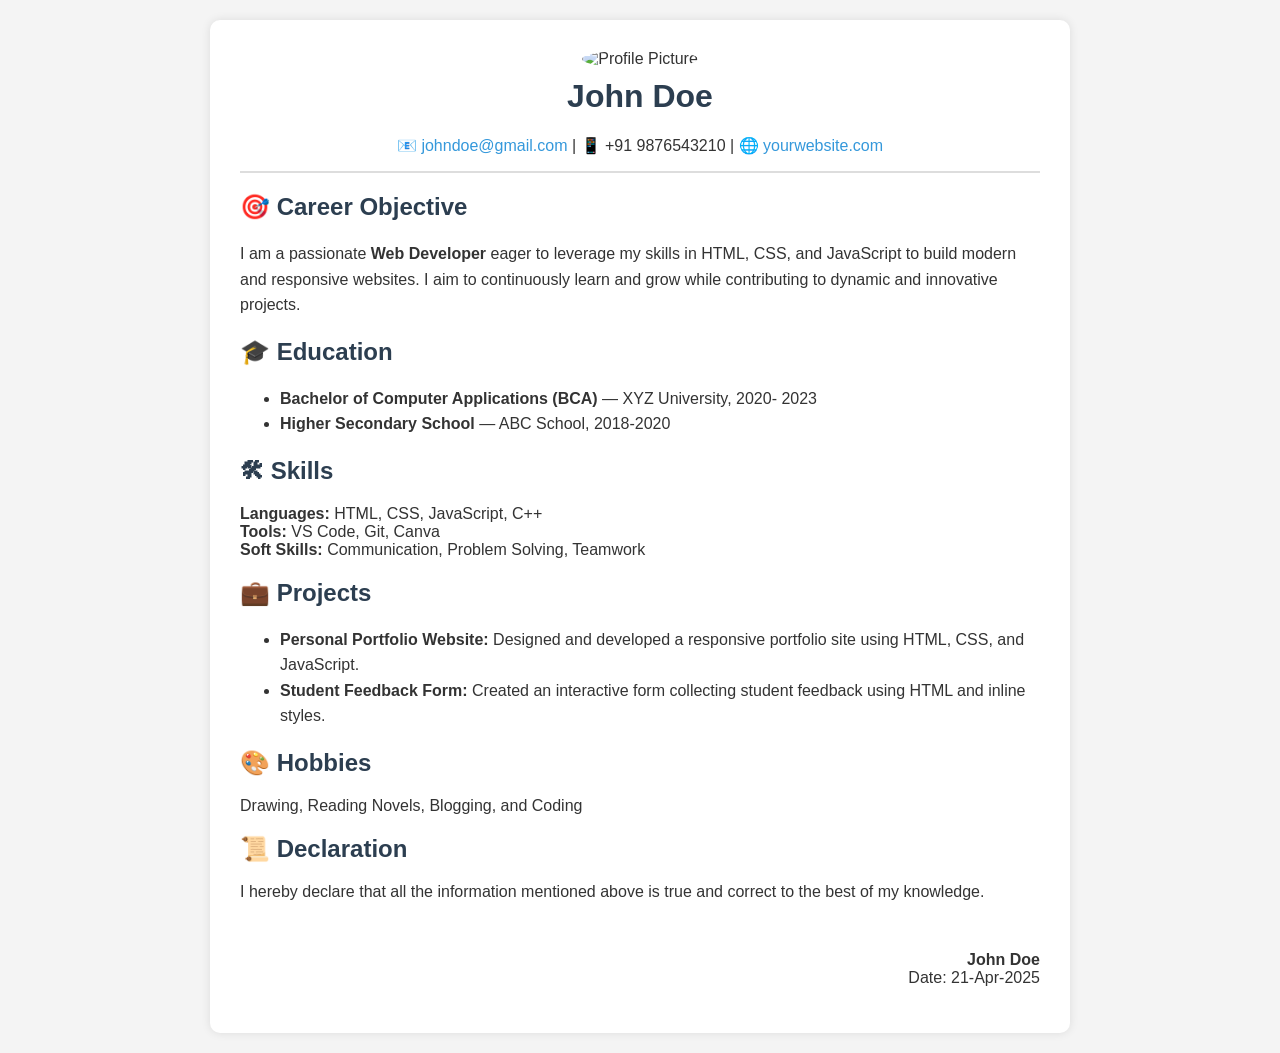
==== lab4/index.html @ 31e17687 "Add lab cycles" ====
<!DOCTYPE html>
<html>

<head>
    <title>My Resume</title>
</head>

<body style="font-family: Arial, sans-serif; background-color: #f4f4f4; color: #333;
margin: 0; padding: 20px;">
    <div style="max-width: 800px; margin: auto; background-color: #fff; padding: 30px;
border-radius: 10px; box-shadow: 0 0 10px rgba(0,0,0,0.1);">
        <!-- Profile Image -->
        <div style="text-align: center;">
            <img src="https://giftolexia.com/wp-content/uploads/2015/11/dummy-profile.png" alt="Profile Picture" style="border-radius: 50%;
width: 150px; height: 150px;">
        </div>
        <!-- Name & Title -->
        <h1 style="color: #2c3e50; text-align: center; margin-top: 10px;">John Doe</h1>
        <!-- Contact Info -->
        <p style="text-align: center; font-size: 16px;">
            📧 <a href="mailto:johndoe@gmail.com" style="color: #3498db; text-decoration:
none;">johndoe@gmail.com</a> |
            📱 +91 9876543210 |
            🌐 <a href="https://yourwebsite.com" target="_blank" style="color: #3498db;
text-decoration: none;">yourwebsite.com</a>
        </p>
        <hr style="border: 1px solid #ddd;">
        <!-- Objective -->
        <h2 style="color: #2c3e50;">🎯 Career Objective</h2>
        <p style="font-size: 16px; line-height: 1.6;">
            I am a passionate <b>Web Developer</b> eager to leverage my skills in HTML,
            CSS, and JavaScript to build modern and responsive websites.
            I aim to continuously learn and grow while contributing to dynamic and
            innovative projects.
        </p>
        <!-- Education -->
        <h2 style="color: #2c3e50;">🎓 Education</h2>
        <ul style="font-size: 16px; line-height: 1.6;">
            <li><b>Bachelor of Computer Applications (BCA)</b> — XYZ University, 2020-
                2023</li>
            <li><b>Higher Secondary School</b> — ABC School, 2018-2020</li>
        </ul>
        <!-- Skills -->
        <h2 style="color: #2c3e50;">🛠 Skills</h2>

        <p style="font-size: 16px;">
            <b>Languages:</b> HTML, CSS, JavaScript, C++<br>
            <b>Tools:</b> VS Code, Git, Canva<br>
            <b>Soft Skills:</b> Communication, Problem Solving, Teamwork
        </p>
        <!-- Projects -->
        <h2 style="color: #2c3e50;">💼 Projects</h2>
        <ul style="font-size: 16px; line-height: 1.6;">
            <li><b>Personal Portfolio Website:</b> Designed and developed a responsive
                portfolio site using HTML, CSS, and JavaScript.</li>
            <li><b>Student Feedback Form:</b> Created an interactive form collecting
                student feedback using HTML and inline styles.</li>
        </ul>
        <!-- Hobbies -->
        <h2 style="color: #2c3e50;">🎨 Hobbies</h2>
        <p style="font-size: 16px;">Drawing, Reading Novels, Blogging, and Coding</p>
        <!-- Declaration -->
        <h2 style="color: #2c3e50;">📜 Declaration</h2>
        <p style="font-size: 16px;">
            I hereby declare that all the information mentioned above is true and correct
            to the best of my knowledge.
        </p>
        <br>
        <!-- Signature -->
        <p style="text-align: right; font-size: 16px;">
            <b>John Doe</b><br>
            Date: 21-Apr-2025
        </p>
    </div>
</body>

</html>
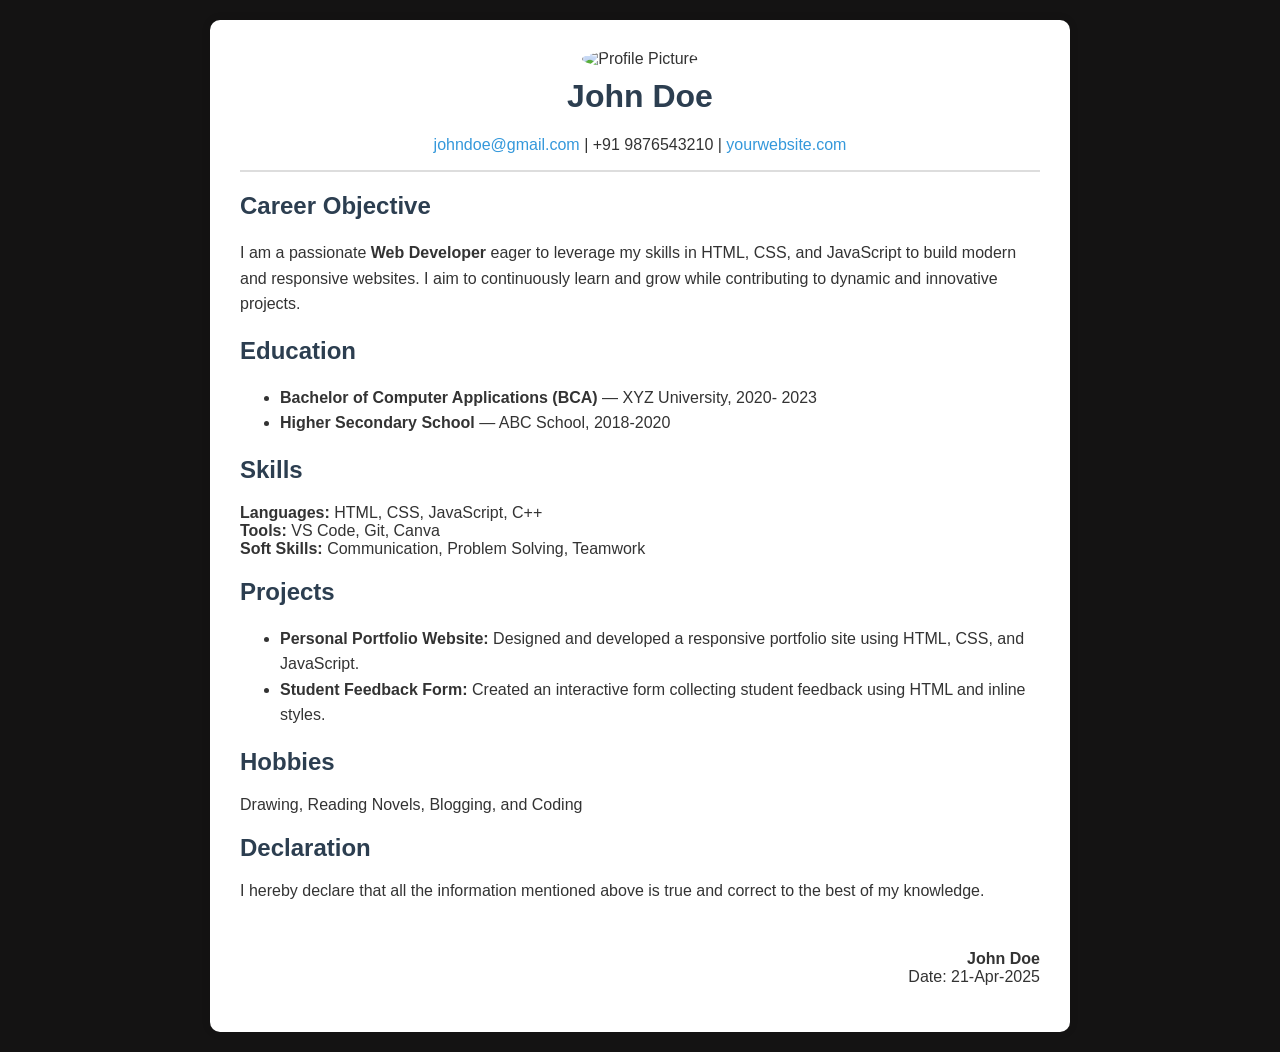
==== commit 6c17526f: "Remove Depricated Emoji" ====
--- a/lab4/index.html
+++ b/lab4/index.html
@@ -5,7 +5,7 @@
     <title>My Resume</title>
 </head>
 
-<body style="font-family: Arial, sans-serif; background-color: #f4f4f4; color: #333;
+<body style="font-family: Arial, sans-serif; background-color: #141313; color: #333;
 margin: 0; padding: 20px;">
     <div style="max-width: 800px; margin: auto; background-color: #fff; padding: 30px;
 border-radius: 10px; box-shadow: 0 0 10px rgba(0,0,0,0.1);">
@@ -18,15 +18,15 @@
         <h1 style="color: #2c3e50; text-align: center; margin-top: 10px;">John Doe</h1>
         <!-- Contact Info -->
         <p style="text-align: center; font-size: 16px;">
-            📧 <a href="mailto:johndoe@gmail.com" style="color: #3498db; text-decoration:
+             <a href="mailto:johndoe@gmail.com" style="color: #3498db; text-decoration:
 none;">johndoe@gmail.com</a> |
-            📱 +91 9876543210 |
-            🌐 <a href="https://yourwebsite.com" target="_blank" style="color: #3498db;
+             +91 9876543210 |
+            <a href="https://yourwebsite.com" target="_blank" style="color: #3498db;
 text-decoration: none;">yourwebsite.com</a>
         </p>
         <hr style="border: 1px solid #ddd;">
         <!-- Objective -->
-        <h2 style="color: #2c3e50;">🎯 Career Objective</h2>
+        <h2 style="color: #2c3e50;">Career Objective</h2>
         <p style="font-size: 16px; line-height: 1.6;">
             I am a passionate <b>Web Developer</b> eager to leverage my skills in HTML,
             CSS, and JavaScript to build modern and responsive websites.
@@ -34,14 +34,14 @@
             innovative projects.
         </p>
         <!-- Education -->
-        <h2 style="color: #2c3e50;">🎓 Education</h2>
+        <h2 style="color: #2c3e50;">Education</h2>
         <ul style="font-size: 16px; line-height: 1.6;">
             <li><b>Bachelor of Computer Applications (BCA)</b> — XYZ University, 2020-
                 2023</li>
             <li><b>Higher Secondary School</b> — ABC School, 2018-2020</li>
         </ul>
         <!-- Skills -->
-        <h2 style="color: #2c3e50;">🛠 Skills</h2>
+        <h2 style="color: #2c3e50;">Skills</h2>
 
         <p style="font-size: 16px;">
             <b>Languages:</b> HTML, CSS, JavaScript, C++<br>
@@ -49,7 +49,7 @@
             <b>Soft Skills:</b> Communication, Problem Solving, Teamwork
         </p>
         <!-- Projects -->
-        <h2 style="color: #2c3e50;">💼 Projects</h2>
+        <h2 style="color: #2c3e50;">Projects</h2>
         <ul style="font-size: 16px; line-height: 1.6;">
             <li><b>Personal Portfolio Website:</b> Designed and developed a responsive
                 portfolio site using HTML, CSS, and JavaScript.</li>
@@ -57,10 +57,10 @@
                 student feedback using HTML and inline styles.</li>
         </ul>
         <!-- Hobbies -->
-        <h2 style="color: #2c3e50;">🎨 Hobbies</h2>
+        <h2 style="color: #2c3e50;">Hobbies</h2>
         <p style="font-size: 16px;">Drawing, Reading Novels, Blogging, and Coding</p>
         <!-- Declaration -->
-        <h2 style="color: #2c3e50;">📜 Declaration</h2>
+        <h2 style="color: #2c3e50;">Declaration</h2>
         <p style="font-size: 16px;">
             I hereby declare that all the information mentioned above is true and correct
             to the best of my knowledge.
